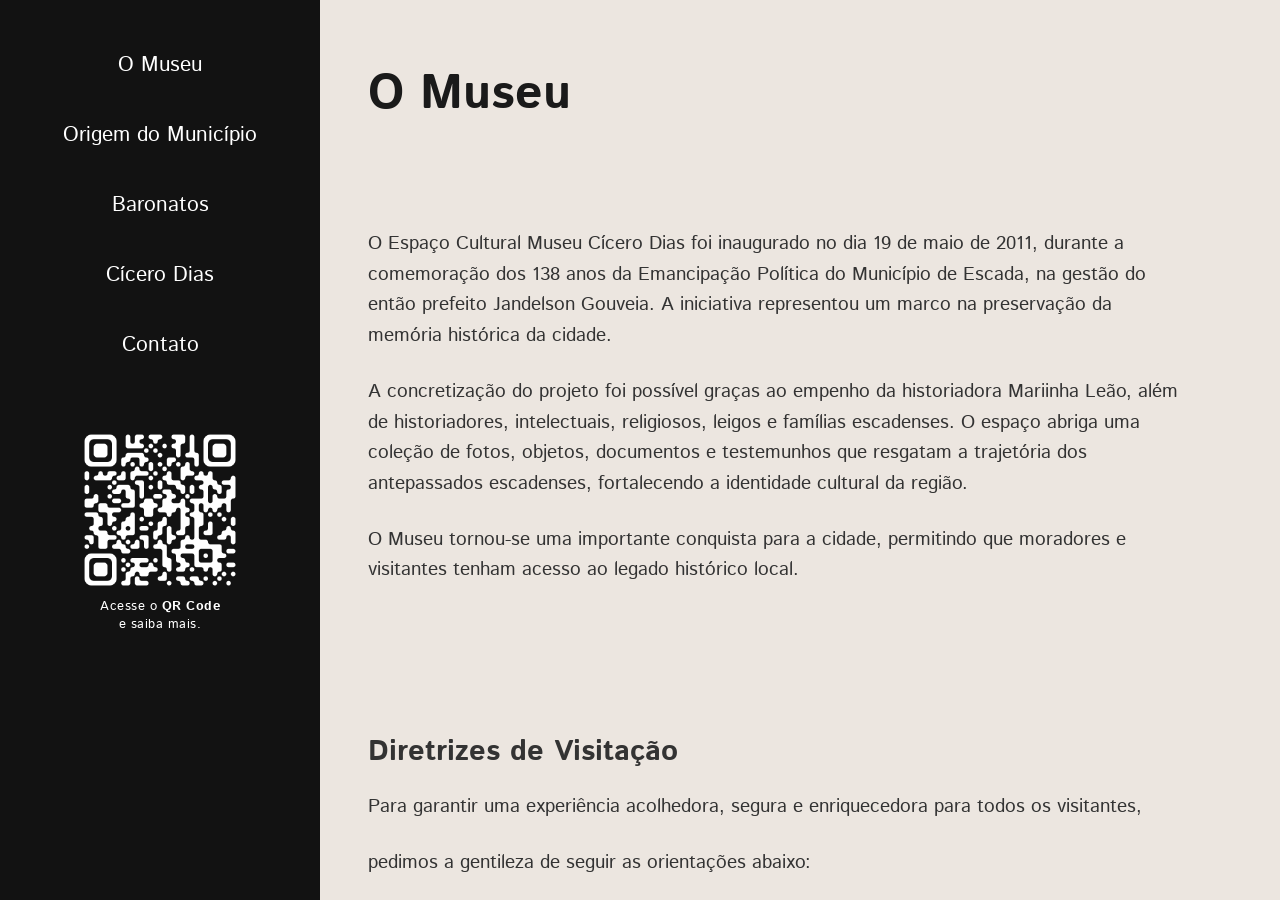
==== templates/sobreOmuseu.html @ 79c8554a "update: caminhos absolutos para relativos" ====
<!DOCTYPE html>
<html lang="pt-BR">
<head>
    <meta charset="UTF-8">
    <meta name="viewport" content="width=device-width, initial-scale=1.0, user-scalable=no">
    <title>Museu Cicero Dias</title>

    <link rel="preconnect" href="https://fonts.googleapis.com">
    <link rel="preconnect" href="https://fonts.gstatic.com" crossorigin>
    <link href="https://fonts.googleapis.com/css2?family=Istok+Web:ital,wght@0,400;0,700;1,400;1,700&family=Literata:ital,opsz,wght@0,7..72,200..900;1,7..72,200..900&display=swap" rel="stylesheet">

    <link rel="stylesheet" href="../styles/sobreOmuseu.css">
</head>
<body>
    <div class="totem-container">
        <!-- BARRA LATERAL ESQUERDA -->
        <div class="sidebar">

            <div class="museum-brand">
                <h2>Museu Cícero Dias</h2>
            </div>

            <div class="nav-menu">

                <!-- SOBRE O MUSEU -->
                <div class="nav-group">
                    <button class="nav-item" data-topic="sobreMuseu">
                        O Museu
                    </button>

                    <div class="subtopics">
                        <button class="subtopic-item" data-target="diretrizes">
                            Diretrizes de Visitação
                        </button>

                        <button class="subtopic-item" data-target="acessibilidade">
                            Acessibilidade
                        </button>

                        <button class="subtopic-item" data-target="horario">
                            Horário de Funcionamento
                        </button>

                        <button class="subtopic-item" data-target="festividades">
                            Festividades
                        </button>
                    </div>
                </div>

                <!-- ORIGEM DO MUNICÍPIO -->
                <div class="nav-group">
                    <button class="nav-item" data-topic="historiaEscada">
                        Origem do Município
                    </button>

                    <div class="subtopics">
                        <button class="subtopic-item" data-target="preColonial">
                            Período Pré-Colonial
                        </button>

                        <button class="subtopic-item" data-target="colonizacao">
                            Início da Colonização
                        </button>

                        <button class="subtopic-item" data-target="marcosAldeamento">
                            Marco Legal de Escada
                        </button>

                        <button class="subtopic-item" data-target="evolucaoMarco">
                            Evolução Administrativa
                        </button>

                        <button class="subtopic-item" data-target="evolucao">
                            Herança Indígena
                        </button>

                        <button class="subtopic-item" data-target="consolidacao">
                            Consolidação Institucional
                        </button>
                    </div>
                </div>

                <!-- BARONATOS -->
                <div class="nav-group">
                    <button class="nav-item" data-topic="baronatos">
                        Baronatos
                    </button>
                </div>

                <!-- CÍCERO DIAS -->
                <div class="nav-group">
                    <button class="nav-item" data-topic="ciceroDias">
                        Cícero Dias
                    </button>

                    <div class="subtopics">
                        <button class="subtopic-item" data-target="inicioVida">
                            Início de Vida e Formação
                        </button>

                        <button class="subtopic-item" data-target="modernismo">
                            Primeira Fase e Modernismo
                        </button>

                        <button class="subtopic-item" data-target="internacional">
                            Carreira Internacional
                        </button>

                        <button class="subtopic-item" data-target="murais">
                            Abstracionismo e Murais
                        </button>

                        <button class="subtopic-item" data-target="legado">
                            Reconhecimento e Legado
                        </button>
                    </div>
                </div>

                <!-- CONTATO -->
                <div class="nav-group">
                    <button class="nav-item" data-topic="contato">
                        Contato
                    </button>
                </div>

            </div>

            <div class="sidebar-footer">
                <img src="../images/QRcode.png" alt="Acesse o QR Code" class="qr-code-img">
                <p>Acesse o <strong>QR Code</strong><br>e saiba mais.</p>
            </div>

        </div>

        <!-- ÁREA PRINCIPAL -->
        <main class="main-content" id="mainContent">
            <div class="content-scroll">

                <div class="content-body" id="contentBody">
                    <!-- Conteúdo será preenchido via JavaScript -->

                </div>
                
                <footer class="museum-footer">
                    <div class="footer-divider"></div>
                    <p>© 2026 Espaço Cultural Museu Cícero Dias. Todos os direitos reservados.</p>
                    <p>As obras de Cícero Dias e conteúdos deste terminal são protegidos por lei.</p>
                    <p>Proibida a reprodução comercial, cópia ou exportação de arquivos sem autorização.</p>
                </footer>
            </div>
        </main>
    </div>

    <script src="../scripts/sobreOmuseu.js"></script>
</body>
</html>
---- styles/sobreOmuseu.css ----
* {
    margin: 0;
    padding: 0;
    box-sizing: border-box;
}

:root {
    --fundo-papel: #ece6e0;
    --texto-escuro: #1a1a1a;
    --detalhe-amarelo: #e9c46a;
}

body {
    font-family: 'Istok Web', sans-serif;
    font-weight: 400;
    color: #333;
    background: #1a1a1a;
    display: flex;
    justify-content: center;
    align-items: center;
}

.sidebar, 
.nav-item, 
.subtopic-item, 
.sidebar-footer p {
    font-family: 'Istok Web', sans-serif;
}

.page-title, 
section h2, 
.festividade-mes h3,
.nav-item.active,
.museum-brand h2,
strong {
    font-family: 'Istok Web', sans-serif;
    font-weight: 700; /* Bold */
}

section p, 
.lorem-block, 
.diretrizes-lista li, 
.acessibilidade-lista li, 
.horario-lista li, 
.festividade-lista li {
    font-family: 'Istok Web', sans-serif;
    font-weight: 400; /* Regular */
    line-height: 1.6;
}

html, body {
    overflow: hidden;
}

.totem-container {
    width: 100vw;
    height: 100vh;

    max-width: 100vw;
    max-height: 100vh;

    aspect-ratio: 16 / 9;

    display: flex;
    background: white;
}

/* BARRA LATERAL */
.sidebar {
    width: 320px;
    height: 100vh;
    background: #121212;
    color: white;
    display: flex;
    flex-direction: column;
    align-items: center;
    padding: 40px 20px;
    gap: 30px;
    overflow-y: auto; 
    overflow-x: hidden;
}

.sidebar::-webkit-scrollbar {
    width: 6px;
}

.sidebar::-webkit-scrollbar-thumb {
    background: #333;
    border-radius: 10px;
}

.sidebar-footer {
    margin-top: 20px; 
    padding: 10px 0 30px 0;
    display: flex;
    flex-direction: column;
    align-items: center;
    gap: 8px;
    text-align: center;
    flex-shrink: 0; 
}
.sidebar-footer p {
    color: #ffffff;
    font-size: 0.8rem;
    line-height: 1.4;
    font-weight: 300;
    letter-spacing: 0.5px;
}

.sidebar-footer strong {
    color: #ffffff;
    font-weight: 700;
}

.qr-code-img {
    width: 160px; 
    height: 160px;
    object-fit: contain;
}

.museum-brand {
    display: none;
}

/* Menu de Navegação */
.nav-menu {
    width: 100%;
    display: flex;
    flex-direction: column;
    gap: 20px;
}

.nav-item {
    background: transparent;
    border: none;
    color: #ffffff;
    font-size: 1.3rem;
    cursor: pointer;
    text-align: center;
    padding: 10px;
    width: 100%;
    transition: all 0.3s ease;
    position: relative;
}

.nav-item:hover {
    background: #333;
    color: white;
}

.nav-item.active {
    font-weight: normal;
}

.nav-item.active::after {
    content: "";
    display: block;
    width: 40px;
    height: 4px;
    background: #e61919; 
    margin: 8px auto 0;
}

.nav-group {
    display: flex;
    flex-direction: column;
    align-items: center;
    width: 100%;
}

.subtopics {
    display: none;
    flex-direction: column;
    width: 90%;
    gap: 8px;
    margin-top: 10px;
}

.subtopics.open {
    display: flex;
}

.subtopic-item {
    background: #2a2a2a;
    border: none;
    color: #cccccc;
    text-align: center;
    padding: 12px 10px;
    cursor: pointer;
    font-size: 0.95rem;
    width: 100%;
    transition: background 0.2s;
}

.subtopic-item:hover {
    background: #3a3a3a;
    color: white;
}

/* ÁREA PRINCIPAL */
.main-content {
    flex: 1;
    background: #ece6e0; 
    height: 100vh;
    overflow-x: hidden; 
    overflow-y: auto;   
    position: relative;
}

.content-scroll {
    height: 100%;
    overflow-y: auto;
    display: flex;
    flex-direction: column;
    position: relative;
}

.content-body {
    padding: 60px 5%; 
    width: 100%;
    display: block;
}

/* TÍTULOS */
.page-title {
    font-family: 'Istok Web', sans-serif;
    font-size: 3rem;
    font-weight: 700;
    color: #1a1a1a;
    margin-bottom: 40px;
}

/* LOREM IPSUM */
.lorem-block {
    margin-bottom: 40px;
    line-height: 1.6;
    color: #333;
    font-size: 1.1rem;
}

.lorem-block p {
    margin-bottom: 20px;
}

/* RODAPÉ */
.museum-footer {
    background-color: #ece6e0; /* Cor de fundo bege padrão */
    padding: 40px 20px;
    text-align: center;
    color: #333;
    font-family: 'Istok Web', sans-serif; /* Fonte padrão do corpo */
    font-size: 0.9rem;
    line-height: 1.6;
}

.footer-divider {
    width: 100%;
    height: 1px;
    background-color: #ccc; /* Linha fina que aparece no topo da imagem */
    margin-bottom: 20px;
}

.museum-footer p {
    margin: 5px 0;
}

section {
    padding: 60px 0;
    width: 100%;
    position: relative;
}

section h2 {
    font-size: 1.8rem;
    margin-bottom: 20px;
}

.acessibilidade-lista {
    margin-top: 20px;
    padding-left: 30px;
    display: flex;
    flex-direction: column;
    gap: 12px;
    font-size: 1.05rem;
    line-height: 1.6;
    color: #333;
}

.acessibilidade-lista li {
    padding-left: 5px;
}

.diretrizes-lista {
    margin-top: 20px;
    padding-left: 30px;
    display: flex;
    flex-direction: column;
    gap: 12px;
    font-size: 1.05rem;
    line-height: 1.6;
    color: #333;
}

.diretrizes-lista li {
    padding-left: 5px;
}

.horario-lista {
    margin: 20px 0;

    padding-left: 30px;

    display: flex;
    flex-direction: column;
    gap: 12px;

    font-size: 1.05rem;
    line-height: 1.6;
    color: #333;
}

.horario-lista li {
    padding-left: 5px;
}

.festividade-mes {
    margin-bottom: 35px;
}

.festividade-mes h3 {
    font-size: 1.4rem;
    color: #1a1a1a;
    margin-bottom: 15px;
    border-left: 4px solid #e9c46a;
    padding-left: 12px;
}

.festividade-lista {
    padding-left: 30px;

    display: flex;
    flex-direction: column;
    gap: 10px;

    font-size: 1.05rem;
    line-height: 1.6;
    color: #333;
}

.festividade-lista li {
    padding-left: 5px;
}

section p {
    font-size: 1.2rem;
    line-height: 1.6;
    margin-bottom: 25px;
    max-width: 95%; 
}

.imagem-destaque {
    width: 100%;
    margin: 40px 0;
    box-shadow: 0 10px 30px rgba(0,0,0,0.1); 
}

.imagem-destaque img {
    width: 100%;
    height: auto;
    display: block;
}

.imagem-full-width {
    width: calc(100% + 10%); 
    margin-left: -5%;        
    margin-top: 40px;
    margin-bottom: 40px;
    overflow: hidden;
}

.imagem-full-width img {
    width: 100%;
    height: auto;
    display: block;
    object-fit: cover;
}

/* Seção com Fundo Preto Específica */
section.dark-theme {
    background-color: #1a1a1a;
    color: #ffffff;
    box-shadow: 0 0 0 100vmax #1a1a1a;
    clip-path: inset(0 -100vmax);
    margin: 40px 0;
}

section.dark-theme h2, 
section.dark-theme p {
    color: #ffffff;
}

/* Moldura Oval da Imagem */
.image-oval-container {
    display: flex;
    justify-content: center;
    margin-bottom: 50px;
}

.image-oval-container img {
    width: 100%;
    max-width: 420px;
    height: auto;
    border-radius: 250px; 
    object-fit: cover;
}

/* Seção com Imagem de Fundo Expansiva e Arco */
section.arco-bg-section {
    position: relative;
    width: calc(100% + 10%);
    margin-left: -5%;
    padding: 120px 10%;
    text-align: center;
    /* Configuração da Imagem de Fundo */
    background-image: linear-gradient(rgba(0,0,0,0.6), rgba(0,0,0,0.6)), url('/images/BANNER_4_TOPONIMOS.jpg');
    background-size: cover;
    background-position: center;
    /* Formato de Arco Gigante */
    border-radius: 500px 500px 500px 500px;
    color: #ffffff;
    overflow: hidden;
}

section.arco-bg-section h2, 
section.arco-bg-section h3 {
    color: #ffffff;
    font-family: 'Istok Web', sans-serif;
    margin-top: 30px;
}

section.arco-bg-section p, 
.timeline-entry {
    margin-left: auto;
    margin-right: auto;
}

.timeline-entry strong {
    display: block;
    font-size: 1.4rem;
    margin-bottom: 10px;
    color: #ffffff;
    text-align: center;
}
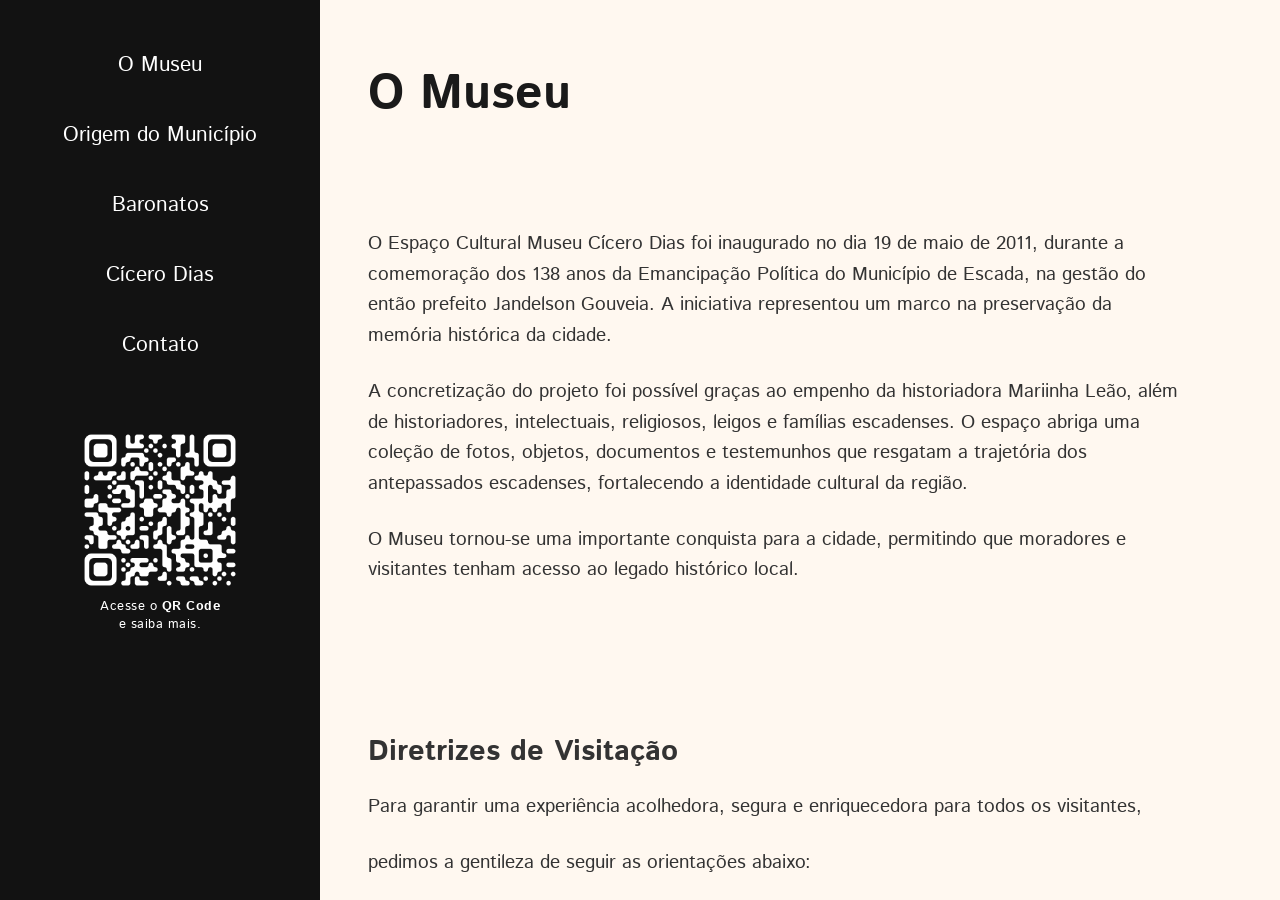
==== commit 827c4cca: "uptade: baroes" ====
--- a/templates/sobreOmuseu.html
+++ b/templates/sobreOmuseu.html
@@ -87,6 +87,7 @@
                     </button>
                 </div>
 
+
                 <!-- CÍCERO DIAS -->
                 <div class="nav-group">
                     <button class="nav-item" data-topic="ciceroDias">
@@ -140,6 +141,15 @@
                     <!-- Conteúdo será preenchido via JavaScript -->
 
                 </div>
+
+                <div id="popoutBaronato">
+                    <div class="popout-header">
+                        <button class="close-popout">X</button>
+                    </div>
+                    <div id="popoutBody">
+                        <!-- O JavaScript vai injetar o conteúdo aqui dentro -->
+                    </div>
+                </div>
                 
                 <footer class="museum-footer">
                     <div class="footer-divider"></div>
@@ -149,7 +159,15 @@
                 </footer>
             </div>
         </main>
+        <div id="popoutBaronato" class="popout-overlay">
+    <div class="popout-content">
+        <span class="close-popout">&times;</span>
+        <div id="popoutBody">
+            </div>
     </div>
+</div>
+    </div>
+    
 
     <script src="../scripts/sobreOmuseu.js"></script>
 </body>
--- a/styles/sobreOmuseu.css
+++ b/styles/sobreOmuseu.css
@@ -230,7 +230,7 @@
     margin-bottom: 40px;
 }
 
-/* LOREM IPSUM */
+/* LOREM IPSUM DOLOR */
 .lorem-block {
     margin-bottom: 40px;
     line-height: 1.6;
@@ -422,12 +422,13 @@
     padding: 120px 10%;
     text-align: center;
     /* Configuração da Imagem de Fundo */
-    background-image: linear-gradient(rgba(0,0,0,0.6), rgba(0,0,0,0.6)), url('/images/BANNER_4_TOPONIMOS.jpg');
+    background-image: url('../images/BANNER_4_TOPONIMOS.jpg');
     background-size: cover;
     background-position: center;
     /* Formato de Arco Gigante */
     border-radius: 500px 500px 500px 500px;
     color: #ffffff;
+    text-shadow: 4px 4px 5px #000000;
     overflow: hidden;
 }
 
@@ -450,4 +451,182 @@
     margin-bottom: 10px;
     color: #ffffff;
     text-align: center;
+}
+
+/* Remove a borda e o fundo cinza que o navegador ou o código antigo estava pondo */
+.btn-baronato {
+    background: none;
+    border: none;
+    cursor: pointer;
+    width: 100%;                           /* Faz o botão ocupar o espaço da coluna da grid */
+    padding: 0;
+    display: flex;
+    justify-content: center;
+    align-items: center;
+}
+
+.btn-baronato img {
+    width: 100%;
+    max-width: 280px; /* Ajuste o tamanho do quadro aqui */
+    display: block;
+    margin: 0 auto;
+    border: none;
+}
+
+.btn-baronato p {
+    margin-top: 10px;
+    font-weight: bold;
+    color: #1a1a1a;
+    font-size: 1.1rem;
+}
+
+/* Grid para organizar os quadros */
+.grid-baronatos {
+    display: grid;
+    grid-template-columns: repeat(3, 1fr); /* Cria exatamente 3 colunas iguais */
+    gap: 20px;                             /* Espaçamento de 20px entre os botões */
+    padding: 20px;                         /* Espaçamento interno do container */
+    max-width: 100%;                       /* Garante que não passe da tela */
+    box-sizing: border-box;
+}
+
+/* O container ocupa toda a área de conteúdo, deixando a sidebar visível */
+#popoutBaronato {
+    position: fixed; /* Mantenha fixed para flutuar sobre o app */
+    top: 0;
+    right: 0;
+    bottom: 0;
+    left: 300px; /* IMPORTANTE: Garanta que isso bate com o tamanho da sua sidebar */
+    background-color: #fff8f0; 
+    
+    /* Aumente o z-index drasticamente para vencer qualquer outra div */
+    z-index: 99999 !important; 
+    
+    /* Se o display anterior quebrou, use esta transição limpa para o teste: */
+    display: none; 
+    flex-direction: column;
+    box-shadow: -5px 0 15px rgba(0, 0, 0, 0.2);
+}
+
+#popoutBaronato.active {
+    display: flex !important;
+}
+
+/* Quando o modal estiver ativo */
+.popout-overlay.active {
+    display: flex;
+}
+
+.popout-header {
+    display: flex;
+    justify-content: flex-end;
+    padding: 20px 40px;
+    background-color: rgba(0, 0, 0, 0.02);
+    border-bottom: 1px solid rgba(0, 0, 0, 0.05);
+}
+
+/* A caixa branca com as informações | MUDAR PARA PREENCHER AS TELAS */
+.popout-content {
+    background: #fff;
+    padding: 30px;
+    width: 80%;
+    max-width: 600px;
+    border-radius: 12px;
+    position: relative;
+    border: none; /* Tira borda padrão */
+    box-shadow: 0 10px 30px rgba(0,0,0,0.5);
+    animation: zoomIn 0.3s ease;
+}
+
+@keyframes zoomIn {
+    from { transform: scale(0.8); opacity: 0; }
+    to { transform: scale(1); opacity: 1; }
+}
+
+/* Botão de fechar */
+.close-popout {
+    background: #8b4513;
+    color: #fff;
+    border: none;
+    padding: 10px 20px;
+    font-size: 1rem;
+    font-family: 'Stok Web', sans-serif;
+    font-weight: bold;
+    cursor: pointer;
+    border-radius: 4px;
+    transition: background 0.2s;
+}
+
+.close-popout:hover {
+    background: #a0522d;
+}
+
+#popoutBody {
+    flex: 1;
+    overflow-y: auto;
+    padding: 40px;
+}
+
+.popout-flex-container {
+    display: flex;
+    gap: 40px;
+    align-items: flex-start;
+}
+
+.popout-media img {
+    max-width: 300px;
+    height: auto;
+    border-radius: 8px;
+    box-shadow: 0 4px 10px rgba(0,0,0,0.15);
+}
+
+.popout-text {
+    flex: 1;
+}
+
+/* Estilo para remover bordas do botão de imagem */
+.btn-baronato {
+    width: 100%;
+    display: flex;
+    flex-direction: column;
+    align-items: center;
+    background: transparent;
+    border: none;
+    cursor: pointer;
+}
+
+.modulo-baronatos {
+    background-color: #151617 !important;
+    color: #ede7e1 !important;
+    padding: 40px;
+    min-height: 100vh; /* Garante que preencha o fundo até embaixo */
+    box-sizing: border-box;
+}
+
+.modulo-baronatos p, 
+.modulo-baronatos strong, 
+.modulo-baronatos span {
+    color: #ede7e1 !important;
+}
+
+.modulo-baronatos h1, 
+.modulo-baronatos h2 {
+    color: #ede7e1 !important;
+    font-family: 'Stok Web', sans-serif;
+    font-weight: bold;
+}
+
+#contentBody[style*="background-color: rgb(21, 22, 23)"] h2,
+#contentBody[style*="background-color: rgb(21, 22, 23)"] span,
+#contentBody[style*="background-color: rgb(21, 22, 23)"] strong {
+    color: #ede7e1 !important;
+}
+
+#contentBody[style*="background-color: rgb(21, 22, 23)"] .baronatos-grid,
+.baronatos-grid {
+    display: grid !important;
+    grid-template-columns: repeat(3, 1fr) !important;
+    gap: 30px !important; /* Espaçamento elegante entre as fotos */
+    padding: 20px 0;
+    width: 100%;
 }
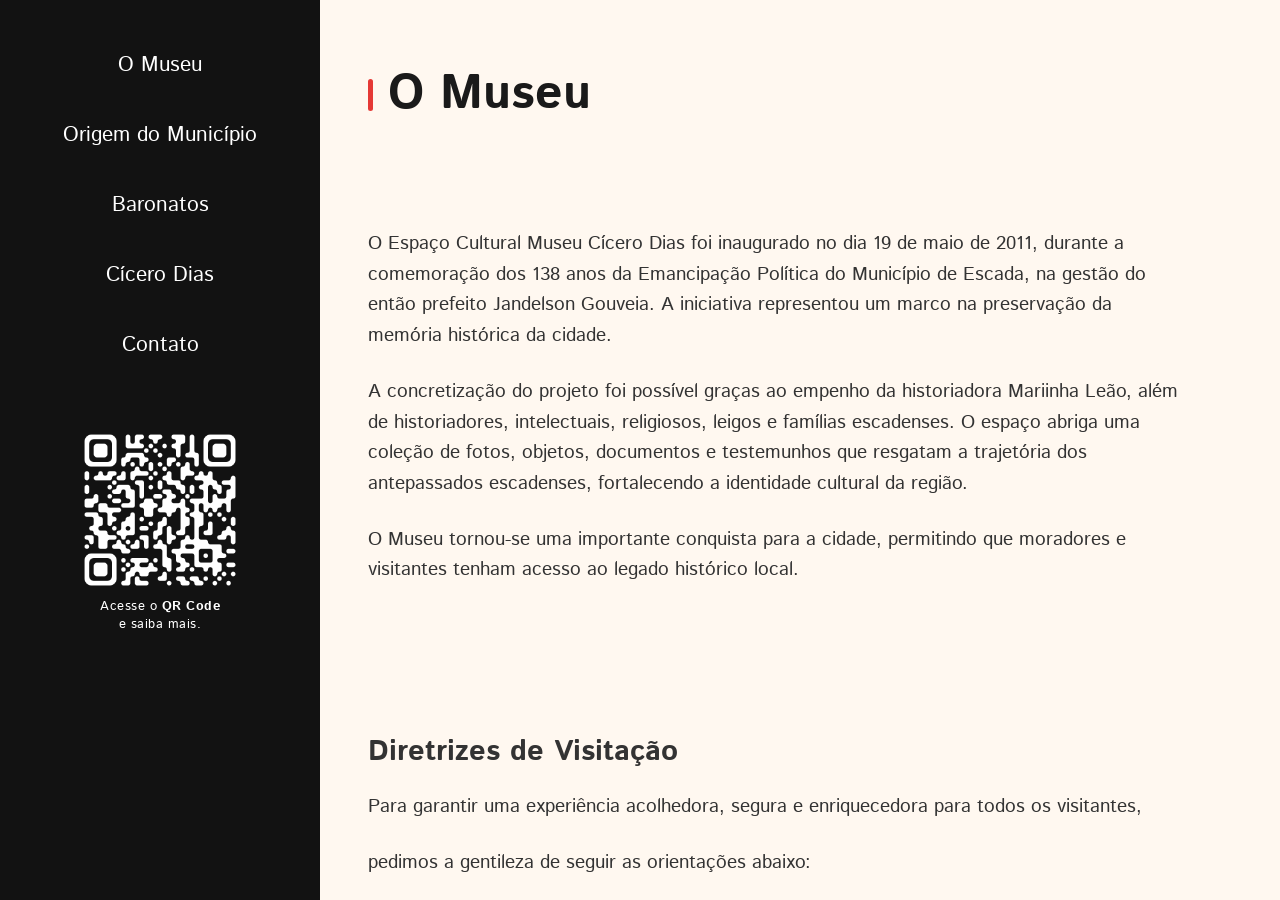
==== commit e5128b53: "update: contato conteudo e desing" ====
--- a/templates/sobreOmuseu.html
+++ b/templates/sobreOmuseu.html
@@ -8,6 +8,7 @@
     <link rel="preconnect" href="https://fonts.googleapis.com">
     <link rel="preconnect" href="https://fonts.gstatic.com" crossorigin>
     <link href="https://fonts.googleapis.com/css2?family=Istok+Web:ital,wght@0,400;0,700;1,400;1,700&family=Literata:ital,opsz,wght@0,7..72,200..900;1,7..72,200..900&display=swap" rel="stylesheet">
+    <link rel="stylesheet" href="https://cdnjs.cloudflare.com/ajax/libs/font-awesome/6.5.2/css/all.min.css">
 
     <link rel="stylesheet" href="../styles/sobreOmuseu.css">
 </head>
@@ -16,156 +17,150 @@
         <!-- BARRA LATERAL ESQUERDA -->
         <div class="sidebar">
 
-            <div class="museum-brand">
-                <h2>Museu Cícero Dias</h2>
-            </div>
+                <div class="museum-brand">
+                    <h2>Museu Cícero Dias</h2>
+                </div>
 
-            <div class="nav-menu">
+                <div class="nav-menu">
 
-                <!-- SOBRE O MUSEU -->
-                <div class="nav-group">
-                    <button class="nav-item" data-topic="sobreMuseu">
-                        O Museu
-                    </button>
-
-                    <div class="subtopics">
-                        <button class="subtopic-item" data-target="diretrizes">
-                            Diretrizes de Visitação
+                    <!-- SOBRE O MUSEU -->
+                    <div class="nav-group">
+                        <button class="nav-item" data-topic="sobreMuseu">
+                            O Museu
                         </button>
 
-                        <button class="subtopic-item" data-target="acessibilidade">
-                            Acessibilidade
+                        <div class="subtopics">
+                            <button class="subtopic-item" data-target="diretrizes">
+                                Diretrizes de Visitação
+                            </button>
+
+                            <button class="subtopic-item" data-target="acessibilidade">
+                                Acessibilidade
+                            </button>
+
+                            <button class="subtopic-item" data-target="horario">
+                                Horário de Funcionamento
+                            </button>
+
+                            <button class="subtopic-item" data-target="festividades">
+                                Festividades
+                            </button>
+                        </div>
+                    </div>
+
+                    <!-- ORIGEM DO MUNICÍPIO -->
+                    <div class="nav-group">
+                        <button class="nav-item" data-topic="historiaEscada">
+                            Origem do Município
                         </button>
 
-                        <button class="subtopic-item" data-target="horario">
-                            Horário de Funcionamento
+                        <div class="subtopics">
+                            <button class="subtopic-item" data-target="preColonial">
+                                Período Pré-Colonial
+                            </button>
+
+                            <button class="subtopic-item" data-target="colonizacao">
+                                Início da Colonização
+                            </button>
+
+                            <button class="subtopic-item" data-target="marcosAldeamento">
+                                Marco Legal de Escada
+                            </button>
+
+                            <button class="subtopic-item" data-target="evolucaoMarco">
+                                Evolução Administrativa
+                            </button>
+
+                            <button class="subtopic-item" data-target="evolucao">
+                                Herança Indígena
+                            </button>
+
+                            <button class="subtopic-item" data-target="consolidacao">
+                                Consolidação Institucional
+                            </button>
+                        </div>
+                    </div>
+
+                    <!-- BARONATOS -->
+                    <div class="nav-group">
+                        <button class="nav-item" data-topic="baronatos">
+                            Baronatos
+                        </button>
+                    </div>
+
+
+                    <!-- CÍCERO DIAS -->
+                    <div class="nav-group">
+                        <button class="nav-item" data-topic="ciceroDias">
+                            Cícero Dias
                         </button>
 
-                        <button class="subtopic-item" data-target="festividades">
-                            Festividades
+                        <div class="subtopics">
+                            <button class="subtopic-item" data-target="inicioVida">
+                                Início de Vida e Formação
+                            </button>
+
+                            <button class="subtopic-item" data-target="modernismo">
+                                Primeira Fase e Modernismo
+                            </button>
+
+                            <button class="subtopic-item" data-target="internacional">
+                                Carreira Internacional
+                            </button>
+
+                            <button class="subtopic-item" data-target="murais">
+                                Abstracionismo e Murais
+                            </button>
+
+                            <button class="subtopic-item" data-target="legado">
+                                Reconhecimento e Legado
+                            </button>
+                        </div>
+                    </div>
+
+                    <!-- CONTATO -->
+                    <div class="nav-group">
+                        <button class="nav-item" data-topic="contato">
+                            Contato
                         </button>
                     </div>
+
                 </div>
 
-                <!-- ORIGEM DO MUNICÍPIO -->
-                <div class="nav-group">
-                    <button class="nav-item" data-topic="historiaEscada">
-                        Origem do Município
-                    </button>
-
-                    <div class="subtopics">
-                        <button class="subtopic-item" data-target="preColonial">
-                            Período Pré-Colonial
-                        </button>
-
-                        <button class="subtopic-item" data-target="colonizacao">
-                            Início da Colonização
-                        </button>
-
-                        <button class="subtopic-item" data-target="marcosAldeamento">
-                            Marco Legal de Escada
-                        </button>
-
-                        <button class="subtopic-item" data-target="evolucaoMarco">
-                            Evolução Administrativa
-                        </button>
-
-                        <button class="subtopic-item" data-target="evolucao">
-                            Herança Indígena
-                        </button>
-
-                        <button class="subtopic-item" data-target="consolidacao">
-                            Consolidação Institucional
-                        </button>
-                    </div>
-                </div>
-
-                <!-- BARONATOS -->
-                <div class="nav-group">
-                    <button class="nav-item" data-topic="baronatos">
-                        Baronatos
-                    </button>
-                </div>
-
-
-                <!-- CÍCERO DIAS -->
-                <div class="nav-group">
-                    <button class="nav-item" data-topic="ciceroDias">
-                        Cícero Dias
-                    </button>
-
-                    <div class="subtopics">
-                        <button class="subtopic-item" data-target="inicioVida">
-                            Início de Vida e Formação
-                        </button>
-
-                        <button class="subtopic-item" data-target="modernismo">
-                            Primeira Fase e Modernismo
-                        </button>
-
-                        <button class="subtopic-item" data-target="internacional">
-                            Carreira Internacional
-                        </button>
-
-                        <button class="subtopic-item" data-target="murais">
-                            Abstracionismo e Murais
-                        </button>
-
-                        <button class="subtopic-item" data-target="legado">
-                            Reconhecimento e Legado
-                        </button>
-                    </div>
-                </div>
-
-                <!-- CONTATO -->
-                <div class="nav-group">
-                    <button class="nav-item" data-topic="contato">
-                        Contato
-                    </button>
+                <div class="sidebar-footer">
+                    <img src="../images/QRcode.png" alt="Acesse o QR Code" class="qr-code-img">
+                    <p>Acesse o <strong>QR Code</strong><br>e saiba mais.</p>
                 </div>
 
             </div>
 
-            <div class="sidebar-footer">
-                <img src="../images/QRcode.png" alt="Acesse o QR Code" class="qr-code-img">
-                <p>Acesse o <strong>QR Code</strong><br>e saiba mais.</p>
-            </div>
+            <!-- ÁREA PRINCIPAL -->
+            <main class="main-content" id="mainContent">
+                <div class="content-scroll">
 
+                    <div class="content-body" id="contentBody">
+                        <!-- Conteúdo será preenchido via JavaScript -->
+
+                    </div>
+
+                    <div id="popoutBaronato">
+                        <div class="popout-header">
+                            <button class="close-popout">X</button>
+                        </div>
+                        <div id="popoutBody">
+                            <!-- O JavaScript vai injetar o conteúdo aqui dentro -->
+                        </div>
+                    </div>
+                    
+                    <footer class="museum-footer">
+                        <div class="footer-divider"></div>
+                        <p>© 2026 Espaço Cultural Museu Cícero Dias. Todos os direitos reservados.</p>
+                        <p>As obras de Cícero Dias e conteúdos deste terminal são protegidos por lei.</p>
+                        <p>Proibida a reprodução comercial, cópia ou exportação de arquivos sem autorização.</p>
+                    </footer>
+                </div>
+            </main>
         </div>
-
-        <!-- ÁREA PRINCIPAL -->
-        <main class="main-content" id="mainContent">
-            <div class="content-scroll">
-
-                <div class="content-body" id="contentBody">
-                    <!-- Conteúdo será preenchido via JavaScript -->
-
-                </div>
-
-                <div id="popoutBaronato">
-                    <div class="popout-header">
-                        <button class="close-popout">X</button>
-                    </div>
-                    <div id="popoutBody">
-                        <!-- O JavaScript vai injetar o conteúdo aqui dentro -->
-                    </div>
-                </div>
-                
-                <footer class="museum-footer">
-                    <div class="footer-divider"></div>
-                    <p>© 2026 Espaço Cultural Museu Cícero Dias. Todos os direitos reservados.</p>
-                    <p>As obras de Cícero Dias e conteúdos deste terminal são protegidos por lei.</p>
-                    <p>Proibida a reprodução comercial, cópia ou exportação de arquivos sem autorização.</p>
-                </footer>
-            </div>
-        </main>
-        <div id="popoutBaronato" class="popout-overlay">
-    <div class="popout-content">
-        <span class="close-popout">&times;</span>
-        <div id="popoutBody">
-            </div>
-    </div>
-</div>
     </div>
     
 
--- a/styles/sobreOmuseu.css
+++ b/styles/sobreOmuseu.css
@@ -228,8 +228,26 @@
     font-weight: 700;
     color: #1a1a1a;
     margin-bottom: 40px;
-}
-
+    position: relative;
+    padding-left: 20px;
+    display: flex;
+    align-items: center;
+}
+
+.page-title::before {
+    content: "";
+
+    position: absolute;
+
+    left: 0;
+
+    width: 5px;
+    height: 32px;
+
+    background: #e53935;
+
+    border-radius: 20px;
+}
 /* LOREM IPSUM DOLOR */
 .lorem-block {
     margin-bottom: 40px;
@@ -244,10 +262,10 @@
 
 /* RODAPÉ */
 .museum-footer {
-    background-color: #ece6e0; /* Cor de fundo bege padrão */
+    background-color: inherit; /* Cor de fundo bege padrão */
     padding: 40px 20px;
     text-align: center;
-    color: #333;
+    color: inherit;
     font-family: 'Istok Web', sans-serif; /* Fonte padrão do corpo */
     font-size: 0.9rem;
     line-height: 1.6;
@@ -492,24 +510,27 @@
 
 /* O container ocupa toda a área de conteúdo, deixando a sidebar visível */
 #popoutBaronato {
-    position: fixed; /* Mantenha fixed para flutuar sobre o app */
+    position: fixed;
+
     top: 0;
-    right: 0;
-    bottom: 0;
-    left: 300px; /* IMPORTANTE: Garanta que isso bate com o tamanho da sua sidebar */
-    background-color: #fff8f0; 
-    
-    /* Aumente o z-index drasticamente para vencer qualquer outra div */
-    z-index: 99999 !important; 
-    
-    /* Se o display anterior quebrou, use esta transição limpa para o teste: */
-    display: none; 
-    flex-direction: column;
-    box-shadow: -5px 0 15px rgba(0, 0, 0, 0.2);
-}
-
+    left: 320px;
+
+    width: calc(100% - 320px);
+    height: 100vh;
+
+    background: #E9CFA7;
+
+    z-index: 99999;
+
+    display: none;
+
+    overflow-y: auto;
+    overflow-x: hidden;
+}
+
+/* quando abrir */
 #popoutBaronato.active {
-    display: flex !important;
+    display: block;
 }
 
 /* Quando o modal estiver ativo */
@@ -517,71 +538,81 @@
     display: flex;
 }
 
-.popout-header {
-    display: flex;
-    justify-content: flex-end;
-    padding: 20px 40px;
-    background-color: rgba(0, 0, 0, 0.02);
-    border-bottom: 1px solid rgba(0, 0, 0, 0.05);
-}
-
-/* A caixa branca com as informações | MUDAR PARA PREENCHER AS TELAS */
-.popout-content {
-    background: #fff;
-    padding: 30px;
-    width: 80%;
-    max-width: 600px;
-    border-radius: 12px;
-    position: relative;
-    border: none; /* Tira borda padrão */
-    box-shadow: 0 10px 30px rgba(0,0,0,0.5);
-    animation: zoomIn 0.3s ease;
-}
-
-@keyframes zoomIn {
-    from { transform: scale(0.8); opacity: 0; }
-    to { transform: scale(1); opacity: 1; }
-}
-
 /* Botão de fechar */
 .close-popout {
-    background: #8b4513;
-    color: #fff;
+    position: absolute;
+
+    top: 25px;
+    right: 35px;
+
+    background: transparent;
     border: none;
-    padding: 10px 20px;
-    font-size: 1rem;
-    font-family: 'Stok Web', sans-serif;
+
+    color: #000;
+
+    font-size: 2.2rem;
     font-weight: bold;
+
     cursor: pointer;
-    border-radius: 4px;
-    transition: background 0.2s;
+
+    z-index: 100000;
+
+    line-height: 1;
+
+    transition: transform 0.2s ease;
 }
 
 .close-popout:hover {
-    background: #a0522d;
+    transform: scale(1.15);
 }
 
 #popoutBody {
     flex: 1;
     overflow-y: auto;
-    padding: 40px;
-}
-
-.popout-flex-container {
-    display: flex;
-    gap: 40px;
-    align-items: flex-start;
-}
-
-.popout-media img {
-    max-width: 300px;
+
+    padding: 50px 70px;
+}
+
+#popoutBody::-webkit-scrollbar {
+    width: 10px;
+}
+
+#popoutBody::-webkit-scrollbar-thumb {
+    background: rgba(0,0,0,0.25);
+    border-radius: 20px;
+}
+
+.popout-media-centered {
+    width: 100%;
+
+    display: flex;
+    justify-content: center;
+
+    margin-bottom: 40px;
+}
+
+.popout-media-centered img {
+    width: 100%;
+    max-width: 500px;
+
     height: auto;
-    border-radius: 8px;
-    box-shadow: 0 4px 10px rgba(0,0,0,0.15);
-}
-
-.popout-text {
-    flex: 1;
+
+    display: block;
+
+    object-fit: contain;
+
+    filter: drop-shadow(0 10px 25px rgba(0,0,0,0.25));
+}
+
+.popout-content-vatican {
+    width: 100%;
+    max-width: 1000px;
+
+    position: relative;
+
+    margin: 0 auto;
+
+    padding: 60px 60px 40px;
 }
 
 /* Estilo para remover bordas do botão de imagem */
@@ -629,4 +660,93 @@
     gap: 30px !important; /* Espaçamento elegante entre as fotos */
     padding: 20px 0;
     width: 100%;
+}
+
+.popout-content-vatican {
+    width: 100%;
+    max-width: 1100px;
+
+    margin: 0 auto;
+
+    display: flex;
+    flex-direction: column;
+    align-items: center;
+}
+
+.popout-title-gold {
+    font-size: 3rem;
+    text-align: center;
+
+    color: #4d2e16;
+
+    margin-bottom: 30px;
+}
+
+
+.popout-bio-text {
+    font-size: 1.2rem;
+    line-height: 2;
+
+    color: #2d2118;
+
+    text-align: justify;
+}
+
+
+.popout-bio-text strong {
+    color: #3d2413;
+    font-weight: 700;
+}
+
+#popoutBaronato::-webkit-scrollbar {
+    width: 10px;
+}
+
+#popoutBaronato::-webkit-scrollbar-thumb {
+    background: rgba(0,0,0,0.25);
+    border-radius: 20px;
+}
+
+.museum-footer.dark-footer .footer-divider {
+    background-color: rgba(255,255,255,0.15);
+}
+
+/* CONTATO */
+.contact-section {
+    display: flex;
+    flex-direction: column;
+    gap: 55px;
+    padding-top: 20px;
+}
+
+.contact-item {
+    display: flex;
+    flex-direction: column;
+    gap: 12px;
+}
+
+.contact-title {
+    display: flex;
+    align-items: center;
+    gap: 14px;
+}
+
+.contact-title h2 {
+    font-size: 2rem;
+    margin: 0;
+    color: #111;
+}
+
+.contact-icon {
+    color: #e53935;
+    font-size: 1.7rem;
+    width: 28px;
+    text-align: center;
+}
+
+.contact-item p {
+    margin-left: 42px;
+    font-size: 1.1rem;
+    color: #222;
+    margin-bottom: 0;
 }
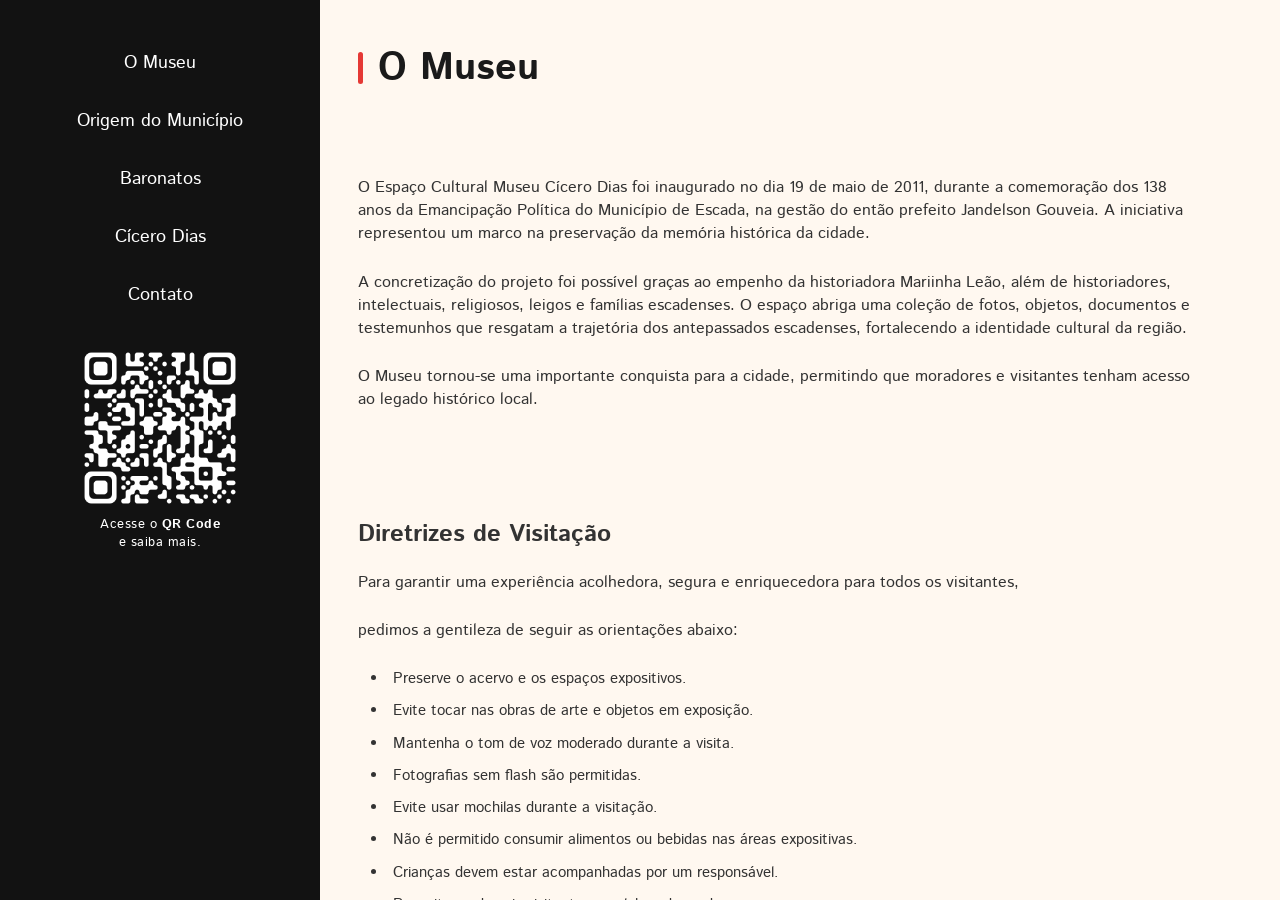
==== commit dcde24dd: "update: cicero dias carrosel" ====
--- a/templates/sobreOmuseu.html
+++ b/templates/sobreOmuseu.html
@@ -115,6 +115,10 @@
                             <button class="subtopic-item" data-target="legado">
                                 Reconhecimento e Legado
                             </button>
+
+                            <button class="subtopic-item" data-target="acervoCompleto">
+                                Acervo
+                            </button>
                         </div>
                     </div>
 
--- a/styles/sobreOmuseu.css
+++ b/styles/sobreOmuseu.css
@@ -90,7 +90,7 @@
 }
 
 .sidebar-footer {
-    margin-top: 20px; 
+    margin-top: -10px; 
     padding: 10px 0 30px 0;
     display: flex;
     flex-direction: column;
@@ -127,14 +127,14 @@
     width: 100%;
     display: flex;
     flex-direction: column;
-    gap: 20px;
+    gap: 12px;
 }
 
 .nav-item {
     background: transparent;
     border: none;
     color: #ffffff;
-    font-size: 1.3rem;
+    font-size: 1.1rem;
     cursor: pointer;
     text-align: center;
     padding: 10px;
@@ -187,7 +187,7 @@
     text-align: center;
     padding: 12px 10px;
     cursor: pointer;
-    font-size: 0.95rem;
+    font-size: 0.85rem;
     width: 100%;
     transition: background 0.2s;
 }
@@ -216,7 +216,7 @@
 }
 
 .content-body {
-    padding: 60px 5%; 
+    padding: 40px 4%; 
     width: 100%;
     display: block;
 }
@@ -224,7 +224,7 @@
 /* TÍTULOS */
 .page-title {
     font-family: 'Istok Web', sans-serif;
-    font-size: 3rem;
+    font-size: 2.4rem;
     font-weight: 700;
     color: #1a1a1a;
     margin-bottom: 40px;
@@ -283,13 +283,13 @@
 }
 
 section {
-    padding: 60px 0;
+    padding: 40px 0;
     width: 100%;
     position: relative;
 }
 
 section h2 {
-    font-size: 1.8rem;
+    font-size: 1.5rem;
     margin-bottom: 20px;
 }
 
@@ -370,8 +370,8 @@
 }
 
 section p {
-    font-size: 1.2rem;
-    line-height: 1.6;
+    font-size: 1rem;
+    line-height: 1.45;
     margin-bottom: 25px;
     max-width: 95%; 
 }
@@ -749,4 +749,294 @@
     font-size: 1.1rem;
     color: #222;
     margin-bottom: 0;
+}
+
+.diretrizes-lista,
+.acessibilidade-lista,
+.horario-lista,
+.festividade-lista {
+    font-size: 0.95rem;
+    line-height: 1.45;
+    gap: 8px;
+}
+
+/* HERO CICERO */
+.cicero-hero {
+    margin-bottom: 70px;
+}
+
+/* SLIDER */
+.cicero-slider {
+    width: 100%;
+    position: relative;
+
+    display: flex;
+    align-items: center;
+    justify-content: center;
+
+    margin-top: 30px;
+}
+
+.slider-track {
+    width: 100%;
+    height: 320px;
+
+    position: relative;
+
+    overflow: hidden;
+    border-radius: 24px;
+
+    background: #000;
+}
+
+.slide {
+    position: absolute;
+
+    inset: 0;
+
+    opacity: 0;
+
+    transition: opacity 0.4s ease;
+}
+
+.slide.active {
+    opacity: 1;
+}
+
+.slide img {
+    width: 100%;
+    height: 100%;
+
+    object-fit: cover;
+}
+
+.slider-btn {
+    position: absolute;
+
+    z-index: 10;
+
+    width: 56px;
+    height: 56px;
+
+    border-radius: 50%;
+    border: none;
+
+    background: white;
+
+    font-size: 1.5rem;
+
+    cursor: pointer;
+}
+
+.slider-btn.prev {
+    left: 20px;
+}
+
+.slider-btn.next {
+    right: 20px;
+}
+
+/* DOTS */
+.slider-dots {
+    display: flex;
+    justify-content: center;
+    gap: 10px;
+
+    margin-top: 18px;
+}
+
+.dot {
+    width: 10px;
+    height: 10px;
+
+    border-radius: 50%;
+
+    background: #111;
+    opacity: 0.4;
+}
+
+.dot.active {
+    opacity: 1;
+    background: #d92c2c;
+}
+
+/* INFO BAR */
+.cicero-info-bar {
+    margin-top: 35px;
+
+    border-top: 1px solid #d6a7a7;
+    padding-top: 24px;
+
+    display: flex;
+    align-items: center;
+    gap: 30px;
+}
+
+.cicero-info-left {
+    display: flex;
+    align-items: center;
+    gap: 15px;
+
+    min-width: 240px;
+}
+
+.mini-icon {
+    width: 34px;
+    height: 34px;
+
+    border: 1px solid #d92c2c;
+}
+
+.cicero-divider {
+    width: 1px;
+    height: 70px;
+
+    background: #d6a7a7;
+}
+
+.cicero-info-text {
+    flex: 1;
+
+    font-size: 0.95rem;
+    line-height: 1.6;
+}
+
+.btn-acervo {
+    padding: 12px 26px;
+
+    border: 1px solid #d92c2c;
+
+    background: transparent;
+
+    color: #d92c2c;
+
+    cursor: pointer;
+}
+
+/* TIMELINE */
+.cicero-timeline {
+    margin-top: 70px;
+}
+
+.timeline-description {
+    max-width: 1000px;
+}
+
+.timeline-line {
+    margin-top: 40px;
+
+    display: flex;
+    justify-content: space-between;
+
+    position: relative;
+}
+
+.timeline-line::before {
+    content: "";
+
+    position: absolute;
+
+    top: 36px;
+    left: 0;
+
+    width: 100%;
+    height: 2px;
+
+    background: #d92c2c;
+}
+
+.timeline-item {
+    width: 180px;
+
+    position: relative;
+}
+
+.year {
+    font-weight: bold;
+    color: #d92c2c;
+}
+
+.point {
+    width: 14px;
+    height: 14px;
+
+    border-radius: 50%;
+
+    background: #d92c2c;
+
+    margin: 18px 0;
+}
+
+/* ACERVO */
+.galeria-acervo {
+    margin-top: 40px;
+
+    display: grid;
+
+    grid-template-columns: repeat(3, 1fr);
+
+    gap: 30px;
+}
+
+.obra-card {
+    width: 100%;
+
+    border-radius: 20px;
+
+    overflow: hidden;
+
+    background: #ddd;
+}
+
+.obra-card img {
+    width: 100%;
+    height: 320px;
+
+    object-fit: cover;
+
+    display: block;
+}
+
+.btn-ver-acervo {
+    display: inline-flex;
+    align-items: center;
+    justify-content: center;
+
+    padding: 14px 30px;
+
+    background: rgba(255,255,255,0.92);
+
+    color: #4a4a4a;
+
+    border: 2px solid #9f2d2d;
+
+    border-radius: 999px;
+
+    text-decoration: none;
+
+    font-size: 1rem;
+    font-weight: 600;
+    letter-spacing: 0.4px;
+
+    transition:
+        transform 0.25s ease,
+        background 0.25s ease,
+        border 0.25s ease,
+        color 0.25s ease;
+}
+
+.btn-ver-acervo:hover {
+    background: #9f2d2d;
+
+    color: white;
+
+    transform: translateY(-2px);
+}
+
+.btn-ver-acervo::after {
+    content: " ↗";
+
+    margin-left: 6px;
+
+    font-size: 0.95rem;
 }
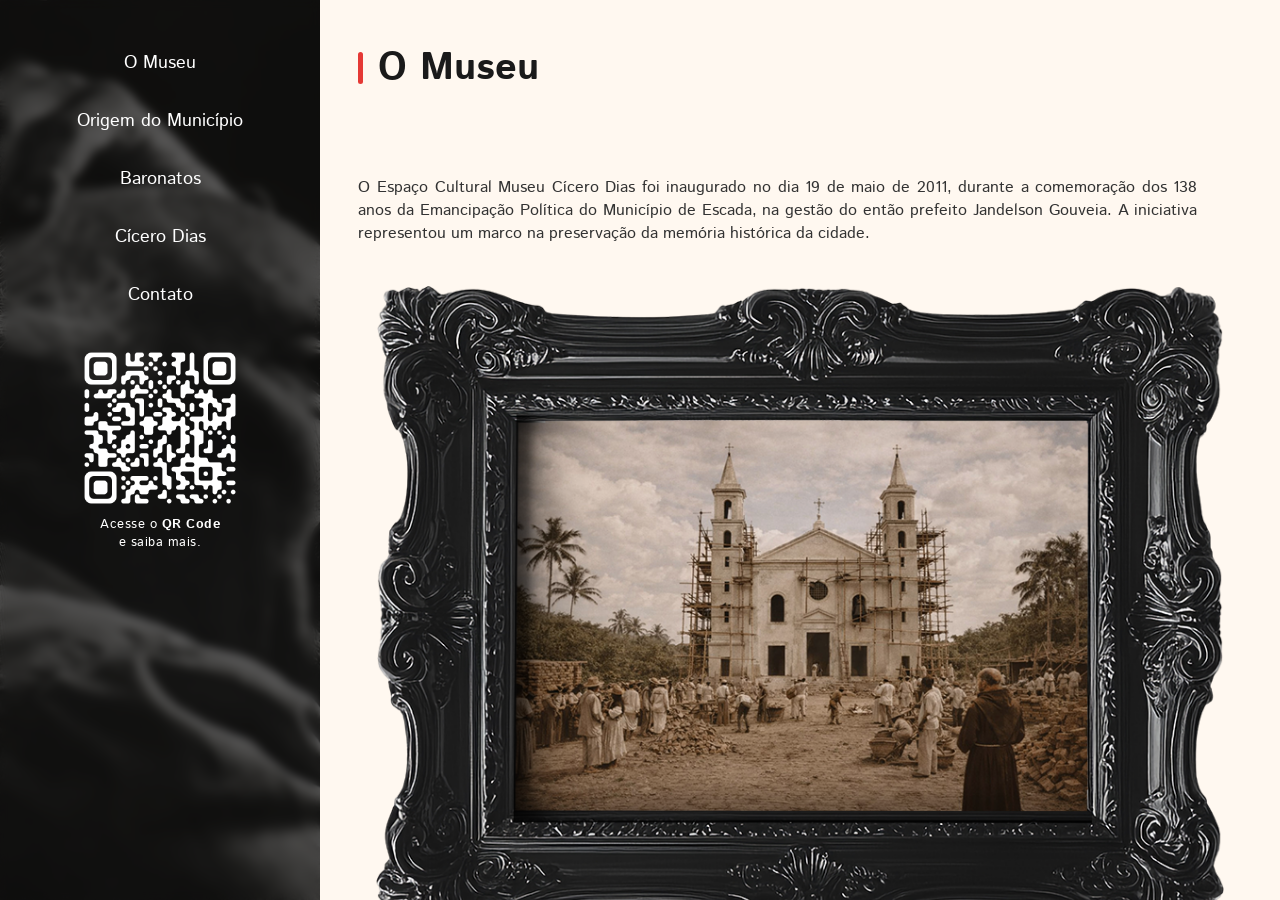
==== commit d9a64596: "add: casarões" ====
--- a/templates/sobreOmuseu.html
+++ b/templates/sobreOmuseu.html
@@ -86,6 +86,16 @@
                         <button class="nav-item" data-topic="baronatos">
                             Baronatos
                         </button>
+
+                        <div class="subtopics">
+                            <button class="subtopic-item" data-target="Barao">
+                                Barões
+                            </button>
+
+                            <button class="subtopic-item" data-target="casarao">
+                                Casarões
+                            </button>
+                        </div>
                     </div>
 
 
--- a/styles/sobreOmuseu.css
+++ b/styles/sobreOmuseu.css
@@ -11,13 +11,25 @@
 }
 
 body {
+    /* Define a imagem de fundo */
+    background-image: url('../images/CICERO_DIAS.png'); 
+    background-size: cover;
+    background-position: center;
+    background-repeat: no-repeat;
+    background-attachment: fixed;
+    
+    /* CORREÇÃO: Removido o 'background: #1a1a1a' que apagava a foto. 
+       Se a imagem falhar ou estiver carregando, usamos background-color como segurança: */
+    background-color: #1a1a1a; 
+    
+    margin: 0;
+    padding: 0;
     font-family: 'Istok Web', sans-serif;
     font-weight: 400;
     color: #333;
-    background: #1a1a1a;
-    display: flex;
-    justify-content: center;
-    align-items: center;
+    
+    /* CORREÇÃO: Removidos o flexbox centralizado que quebrava o layout do app */
+    display: block; 
 }
 
 .sidebar, 
@@ -62,14 +74,25 @@
     aspect-ratio: 16 / 9;
 
     display: flex;
-    background: white;
 }
 
 /* BARRA LATERAL */
 .sidebar {
+    position: fixed; /* ADICIONADO: Mantém a barra travada na esquerda por cima do fundo */
+    top: 0;
+    left: 0;
+    z-index: 10; /* ADICIONADO: Garante que ela fique na camada acima do fundo */
+    
     width: 320px;
     height: 100vh;
-    background: #121212;
+    
+    /* ALTERADO: Fundo escuro com 65% de opacidade (o último número controla a transparência) */
+    background: rgba(18, 18, 18, 0.65); 
+    
+    /* OPCIONAL: Adiciona um leve desfoque na imagem que está atrás da barra, igual ao seu print */
+    backdrop-filter: blur(5px);
+    -webkit-backdrop-filter: blur(5px);
+
     color: white;
     display: flex;
     flex-direction: column;
@@ -181,7 +204,7 @@
 }
 
 .subtopic-item {
-    background: #2a2a2a;
+    background: rgba(42, 42, 42, 0.45);
     border: none;
     color: #cccccc;
     text-align: center;
@@ -193,14 +216,14 @@
 }
 
 .subtopic-item:hover {
-    background: #3a3a3a;
+    background: rgba(42, 42, 42, 0.45);
     color: white;
 }
 
 /* ÁREA PRINCIPAL */
 .main-content {
     flex: 1;
-    background: #ece6e0; 
+    background: transparent;
     height: 100vh;
     overflow-x: hidden; 
     overflow-y: auto;   
@@ -208,6 +231,12 @@
 }
 
 .content-scroll {
+    margin-left: 320px; /* ADICIONADO: Empurra o conteúdo para a direita, liberando o espaço da sidebar */
+    min-height: 100vh;  /* ADICIONADO: Garante que o container ocupe a altura total da tela */
+    background-color: transparent; /* ADICIONADO: Cor padrão clara para o fundo do texto (que seu JS altera depois) */
+    box-sizing: border-box; /* ADICIONADO: Garante que paddings não quebrem a largura da tela */
+    
+    /* Suas propriedades originais mantidas */
     height: 100%;
     overflow-y: auto;
     display: flex;
@@ -294,6 +323,17 @@
 }
 
 .acessibilidade-lista {
+    margin-top: 25px;
+    padding-left: 20px;
+}
+
+.acessibilidade-lista li {
+    margin-bottom: 22px;
+
+    line-height: 1.6;
+}
+
+.diretrizes-lista {
     margin-top: 20px;
     padding-left: 30px;
     display: flex;
@@ -304,37 +344,23 @@
     color: #333;
 }
 
-.acessibilidade-lista li {
+.diretrizes-lista li {
     padding-left: 5px;
 }
 
-.diretrizes-lista {
-    margin-top: 20px;
+.horario-lista {
+    margin: 20px 0;
+
     padding-left: 30px;
+
     display: flex;
     flex-direction: column;
     gap: 12px;
+
     font-size: 1.05rem;
     line-height: 1.6;
-    color: #333;
-}
-
-.diretrizes-lista li {
-    padding-left: 5px;
-}
-
-.horario-lista {
-    margin: 20px 0;
-
-    padding-left: 30px;
-
-    display: flex;
-    flex-direction: column;
-    gap: 12px;
-
-    font-size: 1.05rem;
-    line-height: 1.6;
-    color: #333;
+
+    color: #f1f1f1;
 }
 
 .horario-lista li {
@@ -379,7 +405,6 @@
 .imagem-destaque {
     width: 100%;
     margin: 40px 0;
-    box-shadow: 0 10px 30px rgba(0,0,0,0.1); 
 }
 
 .imagem-destaque img {
@@ -389,11 +414,8 @@
 }
 
 .imagem-full-width {
-    width: calc(100% + 10%); 
-    margin-left: -5%;        
-    margin-top: 40px;
-    margin-bottom: 40px;
-    overflow: hidden;
+    width: 96%;
+    margin: 40px auto;
 }
 
 .imagem-full-width img {
@@ -420,10 +442,9 @@
 /* Moldura Oval da Imagem */
 .image-oval-container {
     display: flex;
-    justify-content: center;
+    justify-content: flex-start;
     margin-bottom: 50px;
 }
-
 .image-oval-container img {
     width: 100%;
     max-width: 420px;
@@ -438,16 +459,32 @@
     width: calc(100% + 10%);
     margin-left: -5%;
     padding: 120px 10%;
-    text-align: center;
+    text-align: left;
     /* Configuração da Imagem de Fundo */
     background-image: url('../images/BANNER_4_TOPONIMOS.jpg');
     background-size: cover;
     background-position: center;
     /* Formato de Arco Gigante */
-    border-radius: 500px 500px 500px 500px;
+
     color: #ffffff;
-    text-shadow: 4px 4px 5px #000000;
     overflow: hidden;
+}
+
+/* camada escura */
+section.arco-bg-section::before {
+    content: "";
+    position: absolute;
+    inset: 0;
+
+    background: rgba(0, 0, 0, 0.45); /* aumenta ou diminui aqui */
+
+    z-index: 1;
+}
+
+/* deixa o conteúdo acima da camada */
+section.arco-bg-section * {
+    position: relative;
+    z-index: 2;
 }
 
 section.arco-bg-section h2, 
@@ -459,8 +496,9 @@
 
 section.arco-bg-section p, 
 .timeline-entry {
-    margin-left: auto;
-    margin-right: auto;
+    margin-left: 0;
+    margin-right: 0;
+    text-align: left;
 }
 
 .timeline-entry strong {
@@ -468,7 +506,7 @@
     font-size: 1.4rem;
     margin-bottom: 10px;
     color: #ffffff;
-    text-align: center;
+    text-align: left;
 }
 
 /* Remove a borda e o fundo cinza que o navegador ou o código antigo estava pondo */
@@ -821,7 +859,7 @@
     border-radius: 50%;
     border: none;
 
-    background: white;
+    background: rgba(255,255,255,0.40);
 
     font-size: 1.5rem;
 
@@ -946,7 +984,7 @@
 }
 
 .timeline-item {
-    width: 180px;
+    width: 150px;
 
     position: relative;
 }
@@ -965,6 +1003,7 @@
     background: #d92c2c;
 
     margin: 18px 0;
+    transform: translateY(-11px);
 }
 
 /* ACERVO */
@@ -1003,8 +1042,6 @@
     justify-content: center;
 
     padding: 14px 30px;
-
-    background: rgba(255,255,255,0.92);
 
     color: #4a4a4a;
 
@@ -1028,8 +1065,6 @@
 .btn-ver-acervo:hover {
     background: #9f2d2d;
 
-    color: white;
-
     transform: translateY(-2px);
 }
 
@@ -1039,4 +1074,491 @@
     margin-left: 6px;
 
     font-size: 0.95rem;
+}
+
+.duas-imagens-grid {
+    display: grid;
+
+    grid-template-columns: 1fr 1fr;
+
+    gap: 18px;
+
+    margin: 40px 0;
+}
+
+.duas-imagens-grid img {
+    width: 100%;
+    height: 420px;
+
+    object-fit: cover;
+
+    border-radius: 24px;
+
+    display: block;
+}
+
+.imagem-destaque {
+    margin: 40px 0;
+}
+
+.imagem-destaque img {
+    width: 100%;
+    height: 340px;
+
+    object-fit: cover;
+
+    border-radius: 24px;
+
+    display: block;
+}
+
+.imagem-destaque2 {
+    margin: 40px 0;
+}
+
+.imagem-destaque2 img {
+    width: 100%;
+    height: 340px;
+
+    object-fit: cover;
+
+    border-radius: 24px;
+
+    display: block;
+}
+
+.duas-imagens-grid2 {
+    display: grid;
+
+    grid-template-columns: 1fr 1fr;
+
+    gap: 18px;
+
+    margin: 40px 0;
+}
+
+.duas-imagens-grid2 img {
+    width: 100%;
+    height: 420px;
+
+    object-fit: cover;
+
+    border-radius: 24px;
+
+    display: block;
+}
+
+/* Container principal que junta a foto e o título */
+.split-container-colonizacao {
+    display: flex;
+    align-items: flex-end; /* ALTERADO: Alinha a base da imagem e do texto por baixo */
+    background-color: #1a1a1a; 
+    padding: 40px;
+    gap: 50px; 
+    min-height: 80vh; 
+    box-sizing: border-box;
+}
+
+/* Caixa da Imagem */
+.colonizacao-media {
+    flex: 0 0 auto; /* Impede que a imagem esmague ou estique bizarramente */
+}
+
+.colonizacao-media img {
+    max-height: 600px; /* Controla a altura máxima para manter o formato vertical */
+    width: auto;
+    display: block;
+    border-radius: 4px; /* Opcional: deixa as bordas levemente arredondadas */
+}
+
+/* Caixa de Texto */
+.colonizacao-text {
+    flex: 1; /* Ocupa o restante do espaço da direita */
+    display: flex;
+    flex-direction: column;
+    justify-content: center; /* Garante centralização vertical extra */
+}
+
+/* Estilização do Título */
+.colonizacao-text h2 {
+    color: #ede7e1; /* Cor clara idêntica à do seu banco de dados */
+    font-family: sans-serif; /* Substitua pela fonte do seu projeto */
+    font-size: 2.5rem; /* Tamanho do título */
+    font-weight: bold;
+    line-height: 1.3;
+    margin: 0;
+}
+
+/* Estilização do subtítulo/ano se quiser em outra linha ou tamanho */
+.colonizacao-text h2 span {
+    font-size: 2rem;
+    font-weight: normal;
+}
+
+#acervoCompleto h2 {
+    font-family: 'Literata', serif;
+    font-size: 5rem;
+    font-weight: 300;
+
+    color: #000;
+
+    line-height: 1;
+    letter-spacing: -2px;
+
+    margin-bottom: 40px;
+
+    text-align: center;
+}
+
+#acervoCompleto section {
+    max-width: 900px;
+    margin: 0 auto;
+}
+
+#acervoCompleto p {
+    font-size: 0.95rem;
+    line-height: 1.7;
+
+    color: #222;
+
+    margin-bottom: 25px;
+
+    text-align: justify;
+}
+
+/* IMAGEM */
+#acervoCompleto img {
+    width: 100%;
+    max-width: 500px;
+
+    display: block;
+
+    margin: 35px auto;
+
+    border-radius: 2px;
+}
+
+.acessibilidade-slider {
+    width: 100%;
+    position: relative;
+
+    display: flex;
+    align-items: center;
+    justify-content: center;
+
+    margin-top: 30px;
+}
+
+.acessibilidade-box {
+    border: 2px solid #ff5a5a;
+
+    border-radius: 24px;
+
+    padding: 35px 40px;
+
+    margin-top: 40px;
+
+    background: transparent;
+}
+
+#horario {
+    background: #0d0d0d;
+
+    color: #f5f5f5;
+
+    padding: 80px 70px;
+
+    margin-top: 80px;
+    margin-bottom: 80px;
+
+    width: calc(100% + 10%);
+    margin-left: -5%;
+}
+
+#horario h2 {
+    font-size: 2.5rem;
+
+    margin-bottom: 40px;
+
+    color: #ffffff;
+}
+
+#horario p {
+    color: #e5e5e5;
+
+    line-height: 1.9;
+
+    font-size: 1.05rem;
+
+    margin-bottom: 35px;
+
+    max-width: 1000px;
+}
+
+#horario .horario-conteudo {
+    max-width: 1100px;
+    margin: 0 auto;
+}
+
+/* Container das duas colunas */
+.datas-grid-container {
+    display: grid;
+    grid-template-columns: repeat(2, 1fr);
+    gap: 25px;
+    padding: 10px 0;
+    align-items: stretch;
+}
+
+/* Estrutura do Card com borda redonda e contorno preto */
+.mes-card {
+    background-color: transparent;
+    border: 1.5px solid #1a1a1a;
+    border-radius: 20px;
+    overflow: hidden;
+    display: flex;
+    flex-direction: column;
+}
+
+/* Faixa Preta Superior */
+.mes-titulo {
+    background-color: #000000;
+    color: #ffffff;
+    text-align: center;
+    padding: 12px 0;
+    font-size: 1.3rem;
+    font-weight: bold;
+    letter-spacing: 1px;
+}
+
+/* Área interna de texto */
+.mes-conteudo {
+    padding: 20px;
+    display: flex;
+    flex-direction: column;
+    gap: 12px;
+}
+
+/* Nomes dos Eventos */
+.mes-conteudo h4 {
+    font-size: 1.1rem;
+    color: #000000;
+    margin: 0;
+    font-weight: bold;
+    line-height: 1.4;
+}
+
+/* Descrição e detalhes */
+.mes-conteudo p {
+    font-size: 0.95rem;
+    line-height: 1.5;
+    color: #333333;
+    margin: 0;
+}
+
+/* Linha pontilhada divisória para meses com vários eventos */
+.card-divisor {
+    border: 0;
+    border-top: 1px dashed #cccccc;
+    margin: 4px 0;
+}
+
+/* Faz dezembro ocupar a largura total das duas colunas na base */
+.card-fullwidth {
+    grid-column: span 2;
+}
+
+/* Ajuste de introdução das datas */
+.datas-header {
+    margin-bottom: 25px;
+}
+.datas-header h2 {
+    font-size: 1.8rem;
+    color: #1a1a1a;
+    margin-bottom: 10px;
+}
+.datas-header p {
+    font-size: 1.1rem;
+    line-height: 1.6;
+    color: #333333;
+}
+
+.datas-grid-container > div {
+    height: 100%;
+
+    display: flex;
+    flex-direction: column;
+}
+
+.imagem-subir {
+    height: 650px;
+}
+
+.imagem-subir img {
+    width: 100%;
+    height: 80%;
+
+    object-fit: cover;
+
+    object-position: center 10%;
+}
+
+.split-container-modernismo {
+    display: flex;
+    align-items: center; 
+    /* 1. Cor de fundo bege e bordas arredondadas no container principal */
+    background-color: #f1daae; /* Tom bege aproximado da imagem */
+    border-radius: 30px;
+    
+    /* 2. Remova o padding da esquerda para a imagem encostar na borda */
+    padding: 0 40px 0 0; /* top | right | bottom | left */
+    gap: 50px; 
+    min-height: 80vh; 
+    box-sizing: border-box;
+    overflow: hidden; /* Garante que a imagem respeite a borda arredondada do container */
+}
+
+.modernismo-text {
+    flex: 1; 
+    display: flex;
+    flex-direction: column;
+    justify-content: center; 
+    /* Opcional: ajustar a cor do texto para melhor contraste se necessário */
+    color: #1a1a1a; 
+}
+
+/* Caixa da Imagem */
+.modernismo-media {
+    flex: 0 0 auto; 
+    display: flex; /* Garante que não fiquem espaços vazios abaixo da imagem */
+}
+
+.modernismo-media img {
+    max-height: 600px; 
+    width: auto;
+    display: block;
+    
+    /* 3. Arredonda apenas os cantos esquerdos da imagem para casar com o container */
+    border-radius: 30px 30px 30px 30px; 
+}
+
+#internacional {
+    position: relative; /* Essencial para os posicionamentos absolutos funcionarem dentro */
+    width: 100%;
+    max-width: 900px;
+    margin: 40px auto;
+    
+    /* Nota: Removi o filter: drop-shadow como solicitado */
+}
+
+/* 1. Criando uma camada separada apenas para a imagem de fundo */
+#internacional::before {
+    content: ""; /* Necessário para o pseudo-elemento aparecer */
+    position: absolute; /* Preenche todo o container pai */
+    top: 0;
+    left: 0;
+    width: 100%;
+    height: 100%;
+    z-index: 0; /* Coloca esta camada ATRÁS do texto e do carimbo */
+    
+    /* 2. Suas configurações de imagem de fundo originais */
+    background-image: url('../images/carta.png');
+    background-size: 100% 100%;
+    background-repeat: no-repeat;
+    background-position: center;
+    
+    /* 3. Definindo a transparência para 60% (0.6) apenas na folha */
+    opacity: 0.6; 
+}
+
+/* Resto das configurações que já tínhamos (mantêm-se iguais) */
+.conteudo-carta {
+    padding: 100px 80px;
+    box-sizing: border-box;
+    position: relative; /* Garante que o texto fique acima do fundo transparente */
+}
+
+#internacional h2 {
+    font-family: 'Istok Web', sans-serif;
+    color: #1a1a1a;
+    margin-top: 40px;
+    margin-bottom: 30px;
+}
+
+#internacional p {
+    font-family: 'Istok Web', sans-serif;
+    color: #2b2b2b;
+    line-height: 1.6;
+    text-align: justify;
+    margin-bottom: 20px;
+}
+
+.carimbo-postal {
+    position: absolute;
+    top: 20px;
+    right: 80px;
+    width: 120px;
+    height: auto;
+    opacity: 0.85; /* Carimbo mantém sua própria opacidade */
+    pointer-events: none;
+    transform: rotate(-5deg);
+    z-index: 10; /* Garante que o carimbo fique sobre o texto e a folha */
+}
+
+p, span, li, article, section {
+    text-align: justify;
+}
+
+.sidebar-footer, 
+.sidebar-footer p, 
+.museum-footer, 
+.museum-footer p {
+    text-align: center !important;
+}
+
+/* --- CONFIGURAÇÃO DA GRID DOS CASARÕES --- */
+.grid-casaroes {
+    display: grid;
+    /* Cria 2 colunas idênticas que vão esticar até o limite da tela */
+    grid-template-columns: repeat(2, 1fr); 
+    
+    /* Espaço entre as fotos: 30px na vertical, 40px na horizontal */
+    gap: 30px 40px; 
+    
+    /* Força a grid a ocupar toda a largura que o content-scroll oferece */
+    width: 100%; 
+    max-width: 100%; 
+    
+    /* Uma margem de segurança pequena nas laterais para não colar no limite físico do totem */
+    padding-left: 4%;
+    padding-right: 4%;
+    padding-top: 20px;
+    padding-bottom: 80px; 
+    
+    box-sizing: border-box;
+}
+
+/* --- FORÇANDO OS BOTÕES/MOLDURAS A CRESCEREM --- */
+.btn-casarao {
+    background: transparent;
+    border: none;
+    cursor: pointer;
+    padding: 0;
+    
+    /* Importante: faz o botão ocupar 100% da largura da coluna da grid */
+    width: 100%; 
+    display: block; 
+}
+
+.btn-casarao .moldura-dourada {
+    width: 100%;
+}
+
+/* --- TORNANDO A IMAGEM TOTALMENTE ELÁSTICA --- */
+.btn-casarao img {
+    /* Remove o limite fixo de pixels (como o width="300" do HTML) e força a imagem 
+       a esticar até preencher toda a largura da coluna da grid */
+    width: 100% !important; 
+    height: auto;
+    object-fit: cover; /* Ou 'contain' se não quiser cortar nenhum milímetro da foto */
+    display: block;
 }
